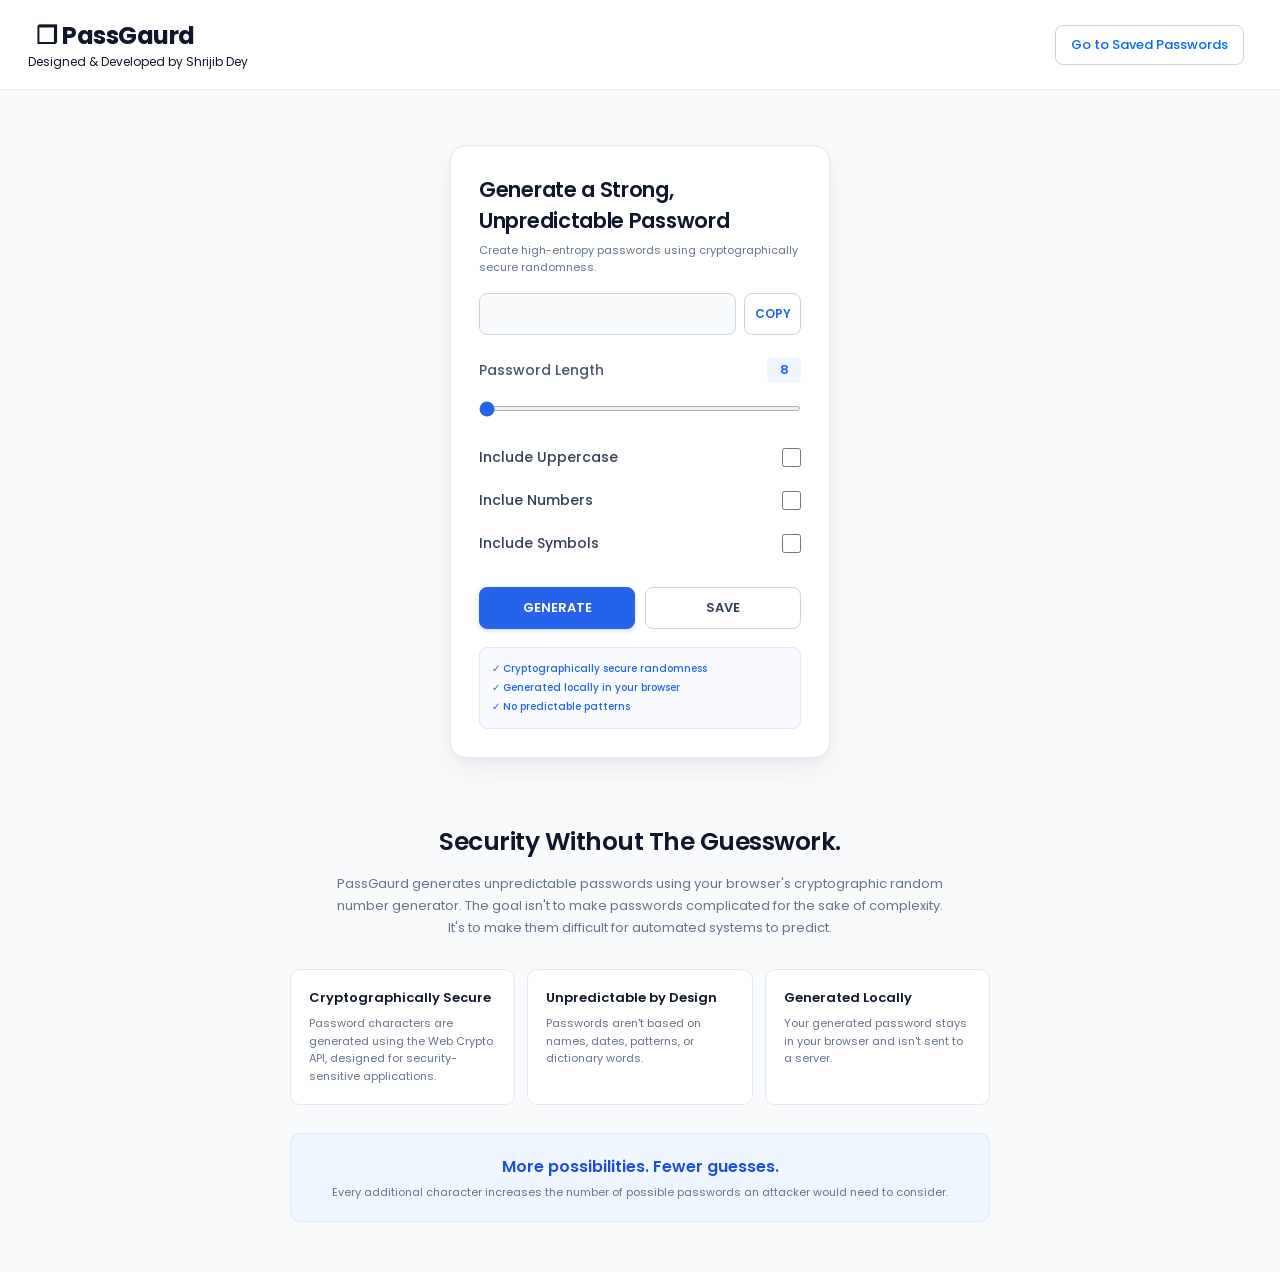
==== index.html @ ad084703 "Rename Index.html to index.html" ====
<!DOCTYPE html>
<html lang="en">
<head>
    <meta charset="UTF-8">
    <meta name="viewport" content="width=device-width, initial-scale=1.0">
    <title>PassGaurd - Secure Password Generator</title>
</head>
<link rel="stylesheet" href="Style.css">
<body>
    <div class="upperContainer">
        <div class="CRDT">
        <h1>&#10066 PassGaurd</h1>
        <p>Designed & Developed by Shrijib Dey</p>
        </div>
        <button class="savedPw">Go to Saved Passwords</button>
    </div>

    <div class="card">
        <div class="title">
            <p>Generate a Strong, Unpredictable Password</p>
            <span>Create high-entropy passwords using cryptographically secure randomness.</span>
        </div>

        <div class="inputArea">
            <input type="text" id="pw" readonly>
            <button class="copybtn" id="copy">COPY</button>
        </div>

        <div class="imp">
            <div class="passwordlenght">
                <p>Password Length</p>
                <p id="pwLength">8</p>
            </div>

            <div class="slider">
                <input type="range" id="pwRange" min="8" max="25" value="8">
            </div>
        </div>

        <div class="others">
            <div class="option">
                <label for="uppercase">Include Uppercase</label>
                <input type="checkbox" id="uppercase">
            </div>
            
            <div class="option">
                <label for="numbers">Inclue Numbers</label>
                <input type="checkbox" id="numbers">
            </div>

            <div class="option">
                <label for="symbols">Include Symbols</label>
                <input type="checkbox" id="symbols">
            </div>
        </div>

        <div class="endSection">
            <button id="generate">GENERATE</button>
            <button id="SavePw">SAVE</button>
        </div>

        <div class="securityStatus">
            <p>✓ Cryptographically secure randomness</p>
            <p>✓ Generated locally in your browser</p>
            <p>✓ No predictable patterns</p>
        </div>
    </div>

    <div class="securityInfo">
        <h2>Security Without The Guesswork.</h2>

        <p>
            PassGaurd generates unpredictable passwords using your browser's
            cryptographic random number generator. The goal isn't to make
            passwords complicated for the sake of complexity. It's to make
            them difficult for automated systems to predict.
        </p>

        <div class="securityFeatures">

            <div class="feature">
                <h3>Cryptographically Secure</h3>
                <p>
                    Password characters are generated using the Web Crypto API,
                    designed for security-sensitive applications.
                </p>
            </div>

            <div class="feature">
                <h3>Unpredictable by Design</h3>
                <p>
                    Passwords aren't based on names, dates, patterns, or
                    dictionary words.
                </p>
            </div>

            <div class="feature">
                <h3>Generated Locally</h3>
                <p>
                    Your generated password stays in your browser and isn't
                    sent to a server.
                </p>
            </div>

        </div>

        <div class="securityQuote">
            <strong>More possibilities. Fewer guesses.</strong>
            <span>
                Every additional character increases the number of possible
                passwords an attacker would need to consider.
            </span>
        </div>
    </div>

    <script src="Script.js"></script>
</body>
</html>
---- Style.css ----
@import url('https://fonts.googleapis.com/css2?family=Poppins:wght@300;400;500;600;700&display=swap');

* {
    margin: 0;
    padding: 0;
    box-sizing: border-box;
    font-family: "Poppins", sans-serif;
}

body {
    min-height: 100vh;
    display: flex;
    justify-content: flex-start;
    align-items: center;
    flex-direction: column;
    background: #F8FAFC;
    color: #0F172A;
}

.upperContainer {
    padding: 18px 28px;
    width: 100%;
    display: flex;
    flex-direction: row;
    justify-content: space-between;
    align-items: center;

    background: #FFFFFF;
    border-bottom: 1px solid #E2E8F0;
}

.upperContainer h1 {
    margin-left: 8px;
    color: #0F172A;
    font-size: 24px;
    font-weight: 700;
    letter-spacing: -0.5px;
}

.upperContainer p{
    font-size: 12px;
}

.upperContainer button {
    margin-right: 8px;
}


.savedPw {
    padding: 9px 15px;
    border: 1px solid #CBD5E1;
    border-radius: 8px;
    background: #FFFFFF;
    color: #0168f8;
    font-size: 13px;
    font-weight: 500;
    cursor: pointer;
    transition: 0.2s ease;
}

.savedPw:hover {
    background: #F1F5F9;
    border-color: #94A3B8;
}

.savedPw:active {
    transform: scale(0.97);
}

.card {
    margin-top: 55px;
    padding: 28px;
    width: 380px;
    min-height: 430px;

    border-radius: 16px;
    display: flex;
    flex-direction: column;
    align-items: center;

    background: #FFFFFF;
    border: 1px solid #E2E8F0;

    box-shadow:
        0 4px 6px rgba(15, 23, 42, 0.03),
        0 12px 30px rgba(15, 23, 42, 0.06);
}

.title {
    width: 100%;
}

.title p {
    font-size: 21px;
    color: #0F172A;
    font-weight: 600;
    letter-spacing: -0.3px;
}


.inputArea {
    width: 100%;
    display: flex;
    justify-content: space-between;
    gap: 8px;
    margin-top: 18px;
}

#pw {
    height: 42px;
    width: 100%;
    padding: 0 12px;

    border: 1px solid #CBD5E1;
    border-radius: 8px;

    background: #F8FAFC;
    color: #0F172A;

    font-size: 14px;
    outline: none;

    transition: 0.2s ease;
}

#pw:focus {
    border-color: #2563EB;
    box-shadow: 0 0 0 3px rgba(37, 99, 235, 0.12);
}


.copybtn {
    width: 72px;
    height: 42px;

    border: 1px solid #CBD5E1;
    border-radius: 8px;

    background: #FFFFFF;
    color: #2563EB;

    font-size: 12px;
    font-weight: 600;

    cursor: pointer;
    transition: 0.2s ease;
}

.copybtn:hover {
    background: #EFF6FF;
    border-color: #93C5FD;
}

.copybtn:active {
    transform: scale(0.96);
}


.imp {
    width: 100%;
    margin: 22px 0 15px;
}

.passwordlenght {
    display: flex;
    flex-direction: row;
    align-items: center;
    justify-content: space-between;
}

.passwordlenght p:first-child {
    font-size: 14px;
    font-weight: 500;
    color: #475569;
}

#pwLength {
    min-width: 34px;
    padding: 3px 8px;

    border-radius: 6px;
    background: #EFF6FF;
    color: #2563EB;

    text-align: center;
    font-size: 13px;
    font-weight: 600;
}


.slider {
    margin-top: 10px;
}

#pwRange {
    width: 100%;
    height: 5px;
    accent-color: #2563EB;
    cursor: pointer;
}


.others {
    width: 100%;
    display: flex;
    flex-direction: column;
    gap: 4px;
    margin-top: 5px;
}

.option {
    width: 100%;
    display: flex;
    flex-direction: row;
    align-items: center;
    justify-content: space-between;

    padding: 9px 0;
}

.option label {
    font-size: 14px;
    font-weight: 500;
    color: #334155;
    cursor: pointer;
}

.option input[type="checkbox"] {
    width: 19px;
    height: 19px;

    accent-color: #2563EB;
    cursor: pointer;
}



.endSection {
    width: 100%;
    display: flex;
    gap: 10px;

    margin-top: 24px;
}

#generate,
#SavePw {
    width: 100%;
    height: 42px;

    border-radius: 8px;

    font-weight: 600;
    font-size: 13px;

    cursor: pointer;
    transition: 0.2s ease;
}


#generate {
    background: #2563EB;
    color: #FFFFFF;
    border: 1px solid #2563EB;

    box-shadow: 0 2px 5px rgba(37, 99, 235, 0.2);
}

#generate:hover {
    background: #1D4ED8;
    border-color: #1D4ED8;
    box-shadow: 0 4px 10px rgba(37, 99, 235, 0.2);
}

#generate:active {
    transform: scale(0.97);
}


#SavePw {
    background: #FFFFFF;
    color: #334155;
    border: 1px solid #CBD5E1;
}

#SavePw:hover {
    background: #F8FAFC;
    border-color: #94A3B8;
}

#SavePw:active {
    transform: scale(0.97);
}


@media (max-width: 500px) {

    .upperContainer {
        padding: 15px 16px;
    }

    .upperContainer h1 {
        margin-left: 0;
        font-size: 20px;
    }

    .upperContainer button {
        margin-right: 0;
    }

    .savedPw {
        padding: 8px 10px;
        font-size: 11px;
    }

    .card {
        width: calc(100% - 30px);
        margin-top: 30px;
        padding: 22px;
        min-height: auto;
    }

    .title p {
        font-size: 19px;
    }

    #pw {
        font-size: 13px;
    }
}

.title span {
    display: block;
    margin-top: 6px;

    color: #64748B;
    font-size: 11px;
    line-height: 1.5;
}

.securityStatus {
    width: 100%;
    margin-top: 18px;
    padding: 10px 12px;

    border: 1px solid #DBEAFE;
    border-radius: 8px;

    background: #F8FAFF;
}

.securityStatus p {
    margin: 3px 0;

    color: #2563EB;
    font-size: 10px;
    font-weight: 500;
}


.securityInfo {
    width: 700px;
    max-width: calc(100% - 30px);

    margin: 65px auto 50px;
    text-align: center;
}

.securityInfo h2 {
    color: #0F172A;
    font-size: 25px;
    font-weight: 600;
    letter-spacing: -0.5px;
}

.securityInfo > p {
    max-width: 620px;
    margin: 12px auto 30px;

    color: #64748B;
    font-size: 13px;
    line-height: 1.7;
}

.securityFeatures {
    display: grid;
    grid-template-columns: repeat(3, 1fr);
    gap: 12px;
}

.feature {
    padding: 18px;

    background: #FFFFFF;
    border: 1px solid #E2E8F0;
    border-radius: 10px;

    text-align: left;

    transition: 0.2s ease;
}

.feature:hover {
    border-color: #BFDBFE;
    box-shadow: 0 5px 15px rgba(15, 23, 42, 0.05);
}

.feature h3 {
    margin-bottom: 7px;

    color: #0F172A;
    font-size: 13px;
    font-weight: 600;
}

.feature p {
    color: #64748B;
    font-size: 11px;
    line-height: 1.6;
}


.securityQuote {
    display: flex;
    flex-direction: column;

    margin-top: 28px;
    padding: 20px;

    border-radius: 10px;
    background: #EFF6FF;
    border: 1px solid #DBEAFE;
}

.securityQuote strong {
    color: #1D4ED8;
    font-size: 16px;
    font-weight: 600;
}

.securityQuote span {
    margin-top: 5px;

    color: #64748B;
    font-size: 11px;
}



@media (max-width: 700px) {

    .securityInfo {
        width: 100%;
    }

    .securityFeatures {
        grid-template-columns: 1fr;
    }

    .securityInfo h2 {
        font-size: 21px;
    }
}
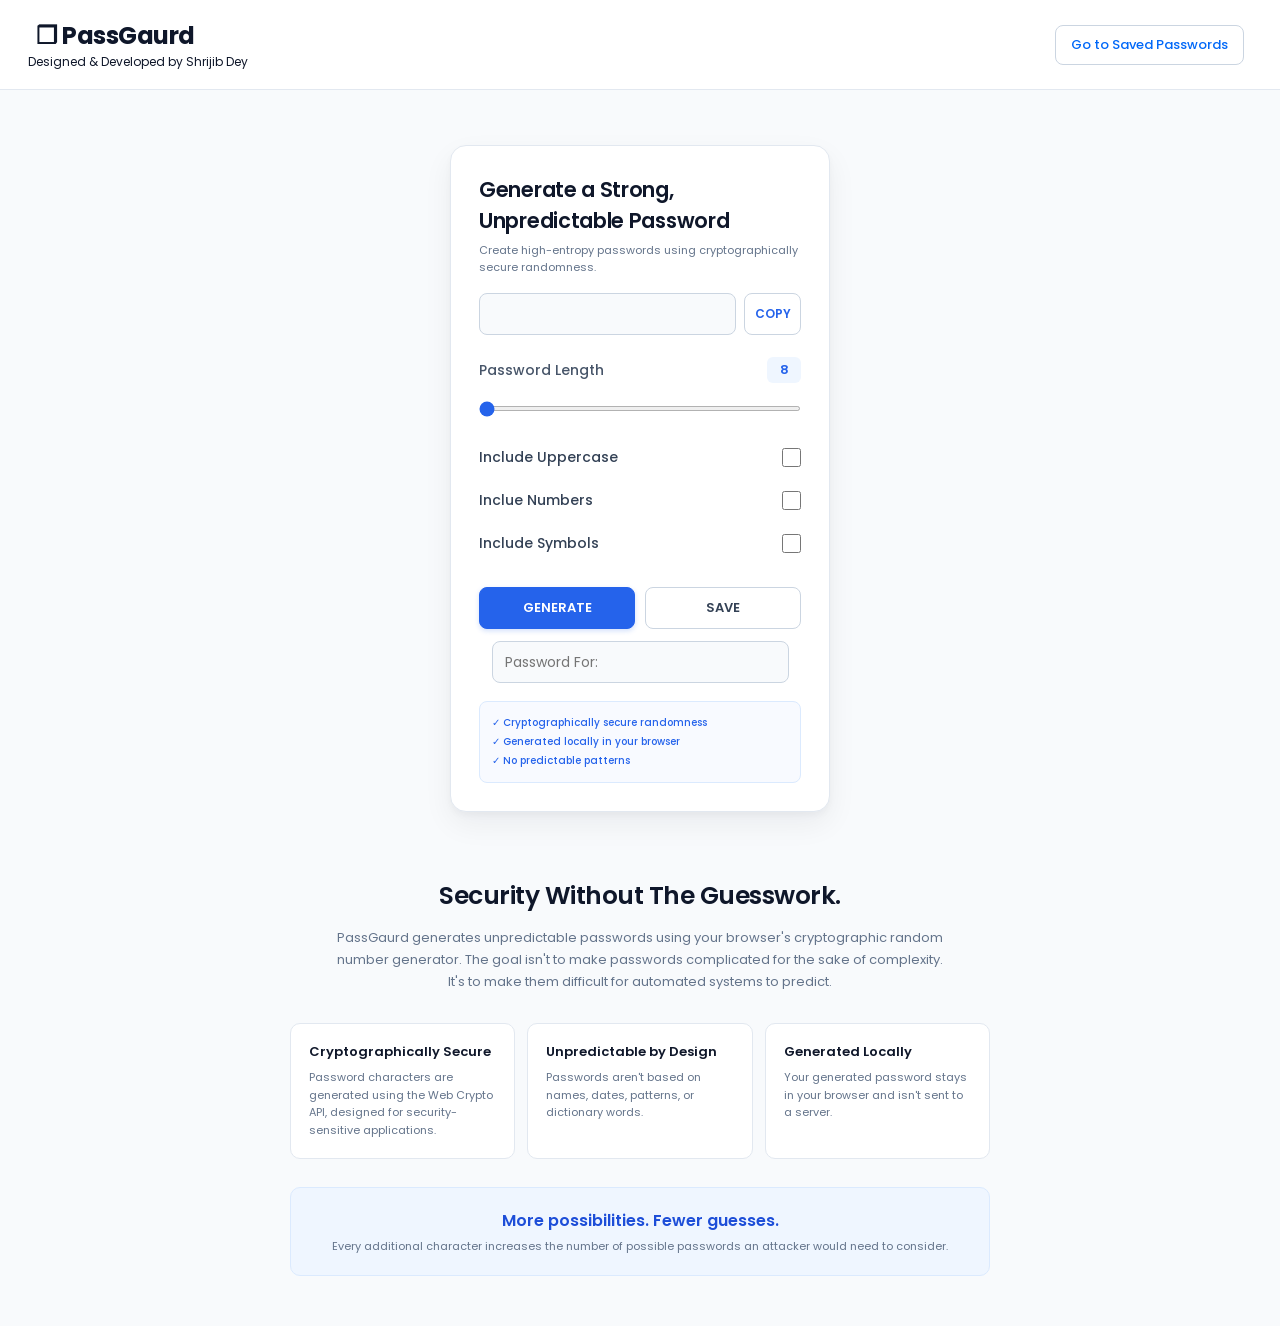
==== commit 77402ebc: "Merge branch 'main' of https://github.com/lilychrist86-alt/PassGaurd :wq# the commit." ====
--- a/index.html
+++ b/index.html
@@ -12,7 +12,7 @@
         <h1>&#10066 PassGaurd</h1>
         <p>Designed & Developed by Shrijib Dey</p>
         </div>
-        <button class="savedPw">Go to Saved Passwords</button>
+        <button onclick="window.location.href='saved-passwords.html'" class="savedPw">Go to Saved Passwords</button>
     </div>
 
     <div class="card">
@@ -57,6 +57,9 @@
         <div class="endSection">
             <button id="generate">GENERATE</button>
             <button id="SavePw">SAVE</button>
+        </div>
+        <div class="pwforclass">
+            <input id="pwfor" type="text" placeholder="Password For:">
         </div>
 
         <div class="securityStatus">
--- a/Style.css
+++ b/Style.css
@@ -128,6 +128,44 @@
     box-shadow: 0 0 0 3px rgba(37, 99, 235, 0.12);
 }
 
+.pwforclass{
+    display: flex;
+    justify-content: flex-start;
+}
+
+#pwfor{
+    height: 42px;
+    width: 100%;
+    padding: 0 12px;
+    margin-top: 12px;
+
+    border: 1px solid #CBD5E1;
+    border-radius: 8px;
+
+    background: #F8FAFC;
+    color: #0F172A;
+
+    font-size: 14px;
+    outline: none;
+
+    transition: 0.2s ease;
+}
+
+#pwfor:focus {
+    border-color: #2563EB;
+    box-shadow: 0 0 0 3px rgba(37, 99, 235, 0.12);
+}
+
+#pwfor:hover {
+    background: #F1F5F9;
+    border-color: #94A3B8;
+}
+
+#pwfor:active {
+    transform: scale(0.97);
+}
+
+
 
 .copybtn {
     width: 72px;
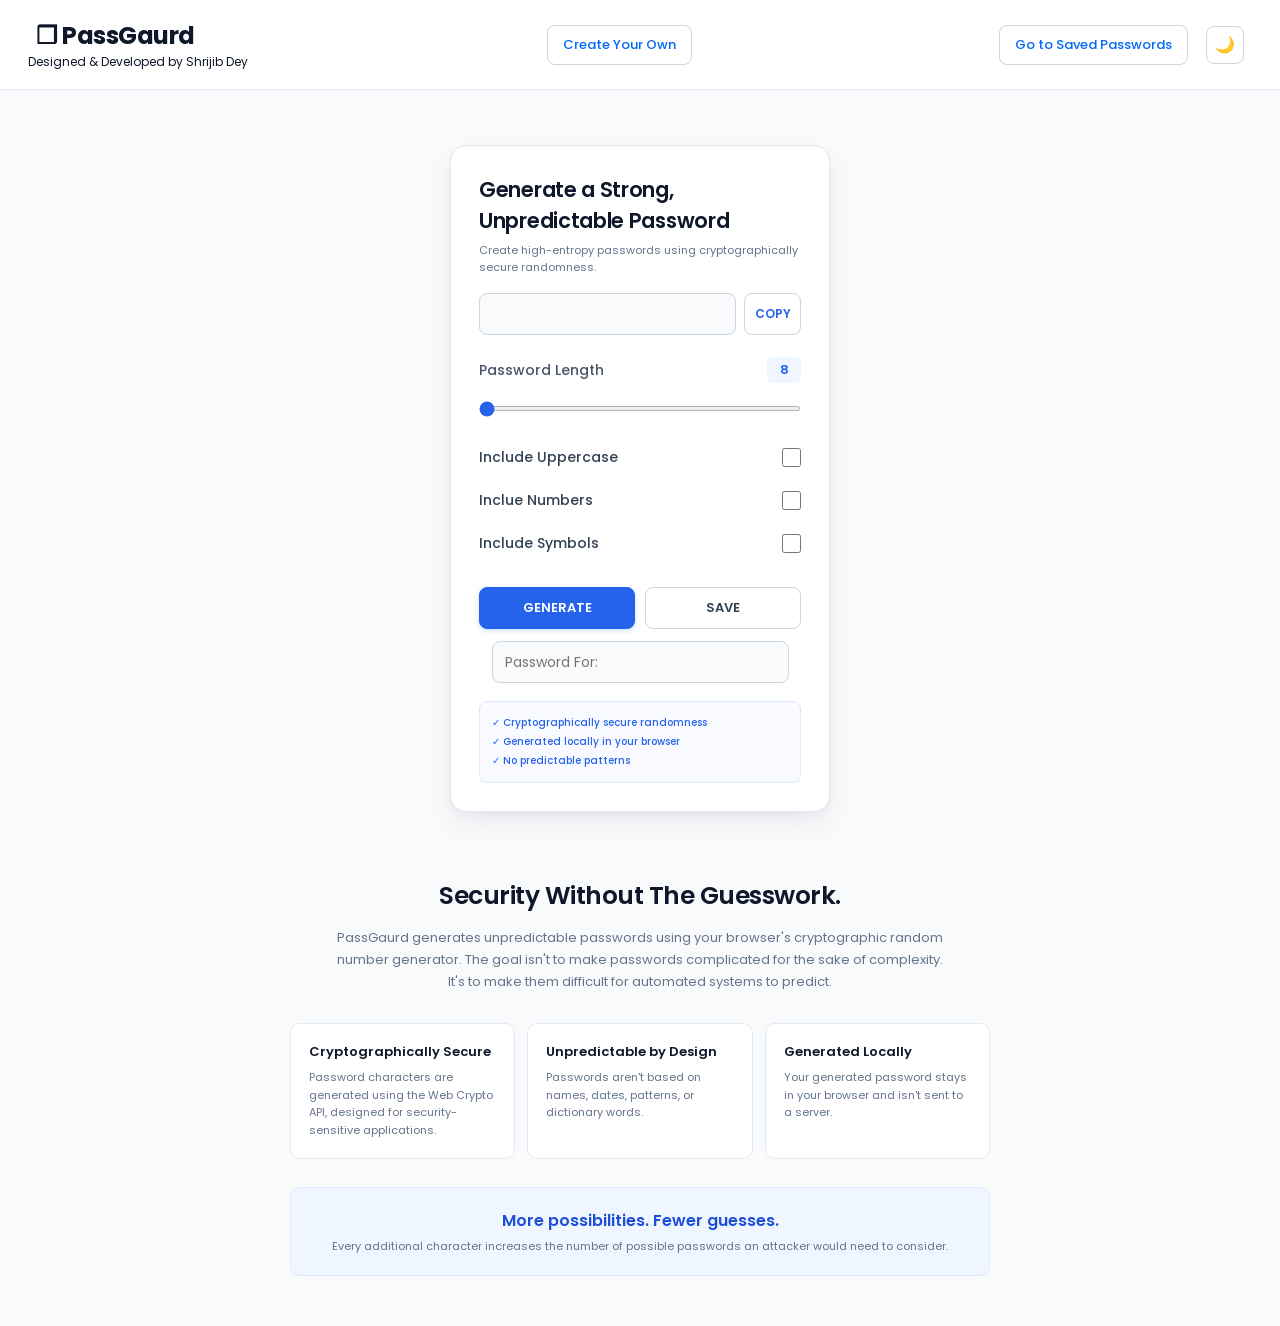
==== commit b0edfe4d: "Added own password creation and saving. added theme toggle" ====
--- a/index.html
+++ b/index.html
@@ -12,9 +12,13 @@
         <h1>&#10066 PassGaurd</h1>
         <p>Designed & Developed by Shrijib Dey</p>
         </div>
-        <button onclick="window.location.href='saved-passwords.html'" class="savedPw">Go to Saved Passwords</button>
+        <button onclick="window.location.href='createpw.html'" class="createpw">Create Your Own</button>
+        <div class="headerActions">
+
+            <button onclick="window.location.href='saved-passwords.html'" class="savedPw">Go to Saved Passwords</button>
+            <button id="themeToggle">🌙</button>
+        </div>
     </div>
-
     <div class="card">
         <div class="title">
             <p>Generate a Strong, Unpredictable Password</p>
--- a/Style.css
+++ b/Style.css
@@ -67,6 +67,28 @@
     transform: scale(0.97);
 }
 
+
+.createpw {
+    padding: 9px 15px;
+    border: 1px solid #CBD5E1;
+    border-radius: 8px;
+    background: #FFFFFF;
+    color: #0168f8;
+    font-size: 13px;
+    font-weight: 500;
+    cursor: pointer;
+    transition: 0.2s ease;
+}
+
+.createpw:hover {
+    background: #F1F5F9;
+    border-color: #94A3B8;
+}
+
+.createpw:active {
+    transform: scale(0.97);
+}
+
 .card {
     margin-top: 55px;
     padding: 28px;
@@ -483,6 +505,143 @@
     font-size: 11px;
 }
 
+.headerActions {
+    display: flex;
+    align-items: center;
+    gap: 10px;
+}
+
+#themeToggle {
+    width: 38px;
+    height: 38px;
+
+    border: 1px solid #CBD5E1;
+    border-radius: 8px;
+
+    background: #FFFFFF;
+
+    cursor: pointer;
+
+    font-size: 16px;
+
+    transition: 0.2s ease;
+}
+
+#themeToggle:hover {
+    background: #F1F5F9;
+}
+
+#themeToggle:active {
+    transform: scale(0.95);
+}
+
+
+
+/* DarK MOde toggle */
+
+body.dark-mode {
+    background: #121417;
+    color: #F1F5F9;
+}
+
+
+body.dark-mode .upperContainer {
+    background: #171A1F;
+    border-color: #2B3138;
+}
+
+body.dark-mode .upperContainer h1 {
+    color: #F1F5F9;
+}
+
+body.dark-mode .upperContainer p {
+    color: #9CA3AF;
+}
+
+body.dark-mode .card {
+    background: #1B1F24;
+    border-color: #2B3138;
+    box-shadow:
+        0 4px 6px rgba(0, 0, 0, 0.15),
+        0 12px 30px rgba(0, 0, 0, 0.25);
+}
+
+body.dark-mode .title p {
+    color: #F1F5F9;
+}
+
+body.dark-mode .title span {
+    color: #9CA3AF;
+}
+
+body.dark-mode #pw,
+body.dark-mode #pwfor,
+body.dark-mode #CreatePwBox {
+    background: #14181D;
+    color: #F1F5F9;
+    border-color: #2B3138;
+}
+
+body.dark-mode #pw::placeholder,
+body.dark-mode #pwfor::placeholder,
+body.dark-mode #CreatePwBox::placeholder {
+    color: #6B7280;
+}
+
+
+body.dark-mode #pw:hover,
+body.dark-mode #pwfor:hover,
+body.dark-mode #CreatePwBox:hover {
+    background: #191D22;
+    border-color: #475569;
+}
+
+
+body.dark-mode .passwordlenght p:first-child {
+    color: #CBD5E1;
+}
+
+body.dark-mode .option label {
+    color: #CBD5E1;
+}
+
+
+body.dark-mode .securityStatus {
+    background: #172033;
+    border-color: #243653;
+}
+
+
+body.dark-mode .securityStatus p {
+    color: #60A5FA;
+}
+
+
+body.dark-mode #themeToggle {
+    background: #1B1F24;
+    border-color: #2B3138;
+}
+
+
+body.dark-mode .savedPw,
+body.dark-mode .mainpagebtn {
+    background: #1B1F24;
+    color: #60A5FA;
+    border-color: #2B3138;
+}
+
+
+body.dark-mode .savedPw:hover,
+body.dark-mode .mainpagebtn:hover {
+    background: #22272E;
+    border-color: #475569;
+}
+
+
+
+
+
+
 
 
 @media (max-width: 700px) {
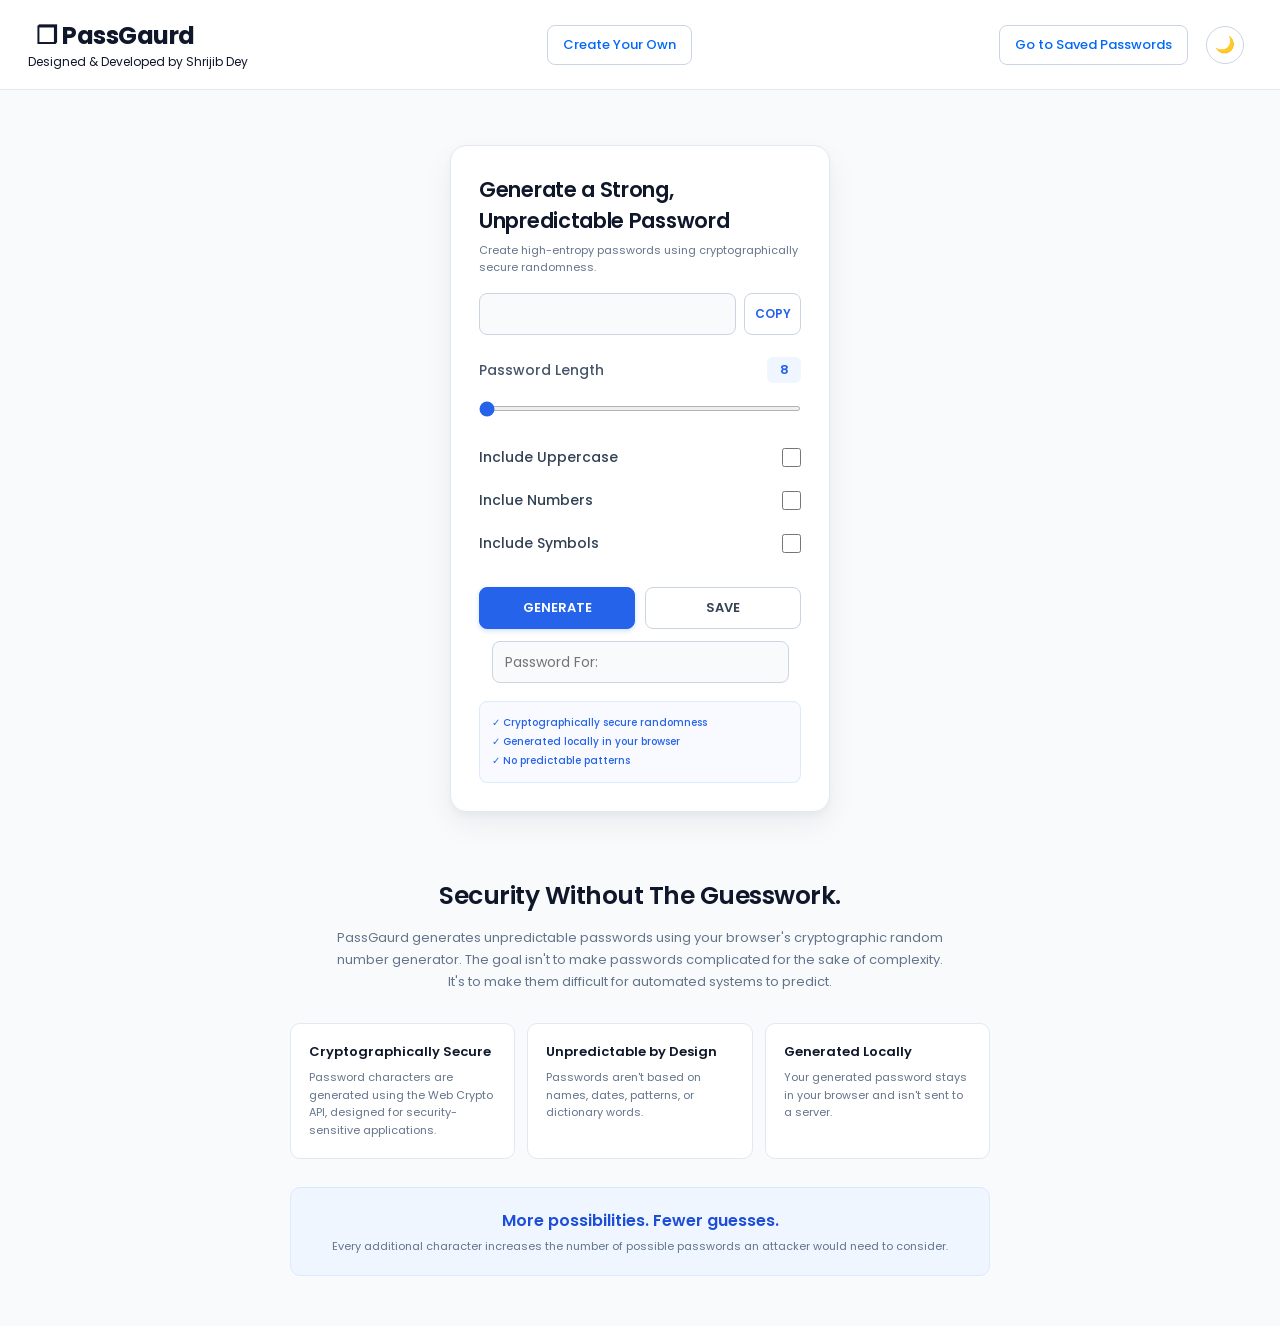
==== commit 4ee85104: "fixed dark theme bugs" ====
--- a/index.html
+++ b/index.html
@@ -60,7 +60,7 @@
 
         <div class="endSection">
             <button id="generate">GENERATE</button>
-            <button id="SavePw">SAVE</button>
+            <button id="SavePw" class="savepwbtn">SAVE</button>
         </div>
         <div class="pwforclass">
             <input id="pwfor" type="text" placeholder="Password For:">
--- a/Style.css
+++ b/Style.css
@@ -373,6 +373,11 @@
         font-size: 11px;
     }
 
+    .createpw{
+        padding: 8px 10px;
+        font-size: 11px;
+    }
+
     .card {
         width: calc(100% - 30px);
         margin-top: 30px;
@@ -500,7 +505,6 @@
 
 .securityQuote span {
     margin-top: 5px;
-
     color: #64748B;
     font-size: 11px;
 }
@@ -514,16 +518,11 @@
 #themeToggle {
     width: 38px;
     height: 38px;
-
     border: 1px solid #CBD5E1;
-    border-radius: 8px;
-
-    background: #FFFFFF;
-
-    cursor: pointer;
-
+    border-radius: 20px;
+    background: #FFFFFF;
+    cursor: pointer;
     font-size: 16px;
-
     transition: 0.2s ease;
 }
 
@@ -557,6 +556,39 @@
 body.dark-mode .upperContainer p {
     color: #9CA3AF;
 }
+
+body.dark-mode .securityInfo h2{
+    color: #9b9898;
+}
+
+body.dark-mode .feature{
+    background-color: #9b9898;
+}
+
+body.dark-mode .feature p{
+    color: black;
+}
+
+body.dark-mode .securityQuote{
+    background-color: #9b9898;
+}
+
+body.dark-mode .securityQuote span{
+    color: black;
+}
+
+body.dark-mode .createpw{
+    background: #1B1F24;
+    color: #60A5FA;
+    border-color: #2B3138;
+}
+
+body.dark-mode .copybtn{
+    background: #1B1F24;
+    color: #60A5FA;
+    border-color: #2B3138;
+}
+
 
 body.dark-mode .card {
     background: #1B1F24;
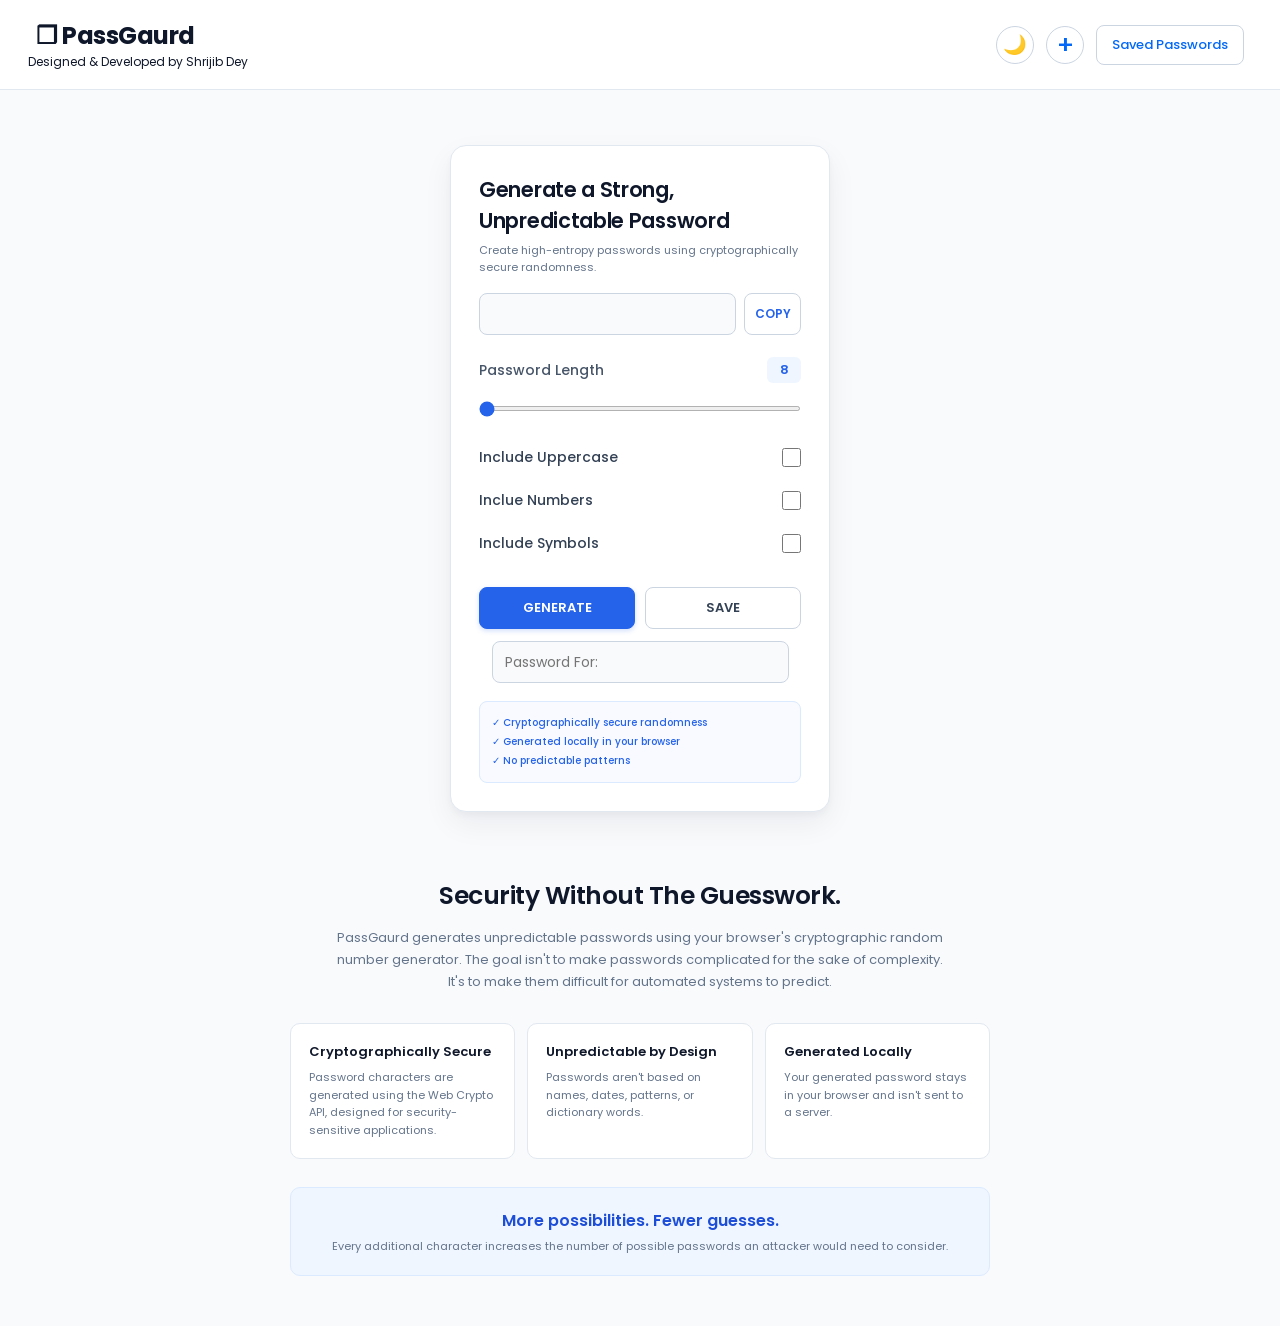
==== commit 9d83a287: "Features include a smooth mobile-optimized interface with animations, a password strength analyzer, " ====
--- a/index.html
+++ b/index.html
@@ -3,7 +3,7 @@
 <head>
     <meta charset="UTF-8">
     <meta name="viewport" content="width=device-width, initial-scale=1.0">
-    <title>PassGaurd - Secure Password Generator</title>
+    <title>PassGaurd - Local Password Generator</title>
 </head>
 <link rel="stylesheet" href="Style.css">
 <body>
@@ -12,12 +12,15 @@
         <h1>&#10066 PassGaurd</h1>
         <p>Designed & Developed by Shrijib Dey</p>
         </div>
-        <button onclick="window.location.href='createpw.html'" class="createpw">Create Your Own</button>
+
         <div class="headerActions">
+            
+            <button id="themeToggle">🌙</button>
+            <button onclick="window.location.href='createpw.html'" class="createpw">+</button>
+            <button onclick="window.location.href='saved-passwords.html'" class="savedPw">Saved Passwords</button>
+        
+        </div>
 
-            <button onclick="window.location.href='saved-passwords.html'" class="savedPw">Go to Saved Passwords</button>
-            <button id="themeToggle">🌙</button>
-        </div>
     </div>
     <div class="card">
         <div class="title">
@@ -63,7 +66,7 @@
             <button id="SavePw" class="savepwbtn">SAVE</button>
         </div>
         <div class="pwforclass">
-            <input id="pwfor" type="text" placeholder="Password For:">
+            <input id="pwfor" type="text" placeholder="Password For:" required>
         </div>
 
         <div class="securityStatus">
--- a/Style.css
+++ b/Style.css
@@ -1,4 +1,25 @@
 @import url('https://fonts.googleapis.com/css2?family=Poppins:wght@300;400;500;600;700&display=swap');
+
+html{
+    scroll-behavior: smooth;
+}
+
+body {
+    animation: pageLoad 0.4s ease;
+}
+
+@keyframes pageLoad {
+
+    from {
+        opacity: 0;
+        transform: translateY(10px);
+    }
+
+    to {
+        opacity: 1;
+        transform: translateY(0);
+    }
+}
 
 * {
     margin: 0;
@@ -69,12 +90,14 @@
 
 
 .createpw {
-    padding: 9px 15px;
+    height: 38px;
+    width: 38px;
+
     border: 1px solid #CBD5E1;
-    border-radius: 8px;
+    border-radius: 50%;
     background: #FFFFFF;
     color: #0168f8;
-    font-size: 13px;
+    font-size: 25px;
     font-weight: 500;
     cursor: pointer;
     transition: 0.2s ease;
@@ -512,17 +535,18 @@
 .headerActions {
     display: flex;
     align-items: center;
-    gap: 10px;
+    gap: 4px;
 }
 
 #themeToggle {
+    color: #2884f5;
     width: 38px;
     height: 38px;
     border: 1px solid #CBD5E1;
-    border-radius: 20px;
+    border-radius: 50%;
     background: #FFFFFF;
     cursor: pointer;
-    font-size: 16px;
+    font-size: 19px;
     transition: 0.2s ease;
 }
 
@@ -675,7 +699,6 @@
 
 
 
-
 @media (max-width: 700px) {
 
     .securityInfo {
